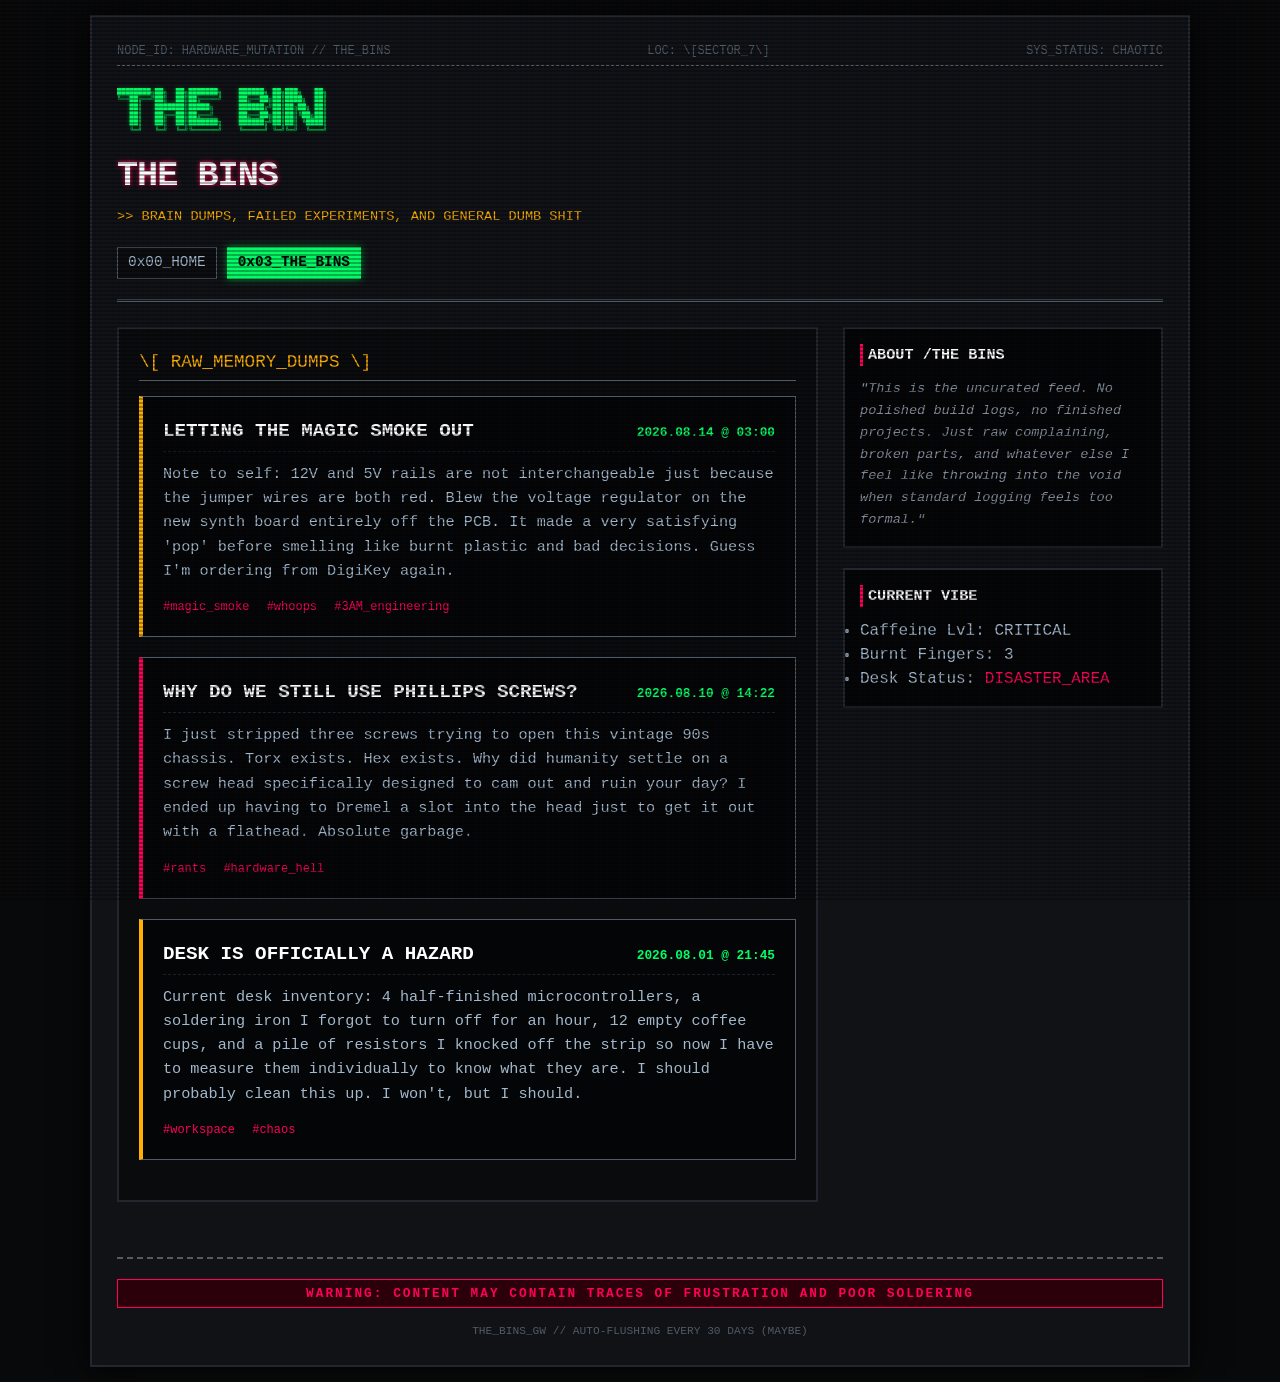
==== THE_DUMP_BIN/index.html @ 33c2dd18 "Create index.html" ====
<!DOCTYPE html>
<html lang="en">
<head>
    <meta charset="UTF-8">
    <meta name="viewport" content="width=device-width, initial-scale=1.0">
    <title>\[ THE_BINS // RANDOM_DUMPS \]</title>
    <style>
        /* --- CORE ARCHITECTURE & SYSTEM VARIABLES --- */
        * {
            box-sizing: border-box;
            margin: 0;
            padding: 0;
        }
        :root {
            --bg-color: #08090a;
            --panel-bg: #101216;
            --text-primary: #a3b8cc;
            --text-muted: #4f5b66;
            --neon-green: #00ff66;
            --neon-amber: #ffb000;
            --glitch-pink: #ff0055;
            --terminal-dark: #040506;
            --border-style: 2px solid #22262e;
        }
        body {
            background-color: var(--bg-color);
            color: var(--text-primary);
            font-family: 'Courier New', Courier, monospace;
            line-height: 1.5;
            padding: 15px;
            position: relative;
        }
        /* CRT SCANLINE OVERLAY */
        body::before {
            content: " ";
            display: block;
            position: fixed;
            top: 0; 
            left: 0; 
            bottom: 0; 
            right: 0;
            background: linear-gradient(rgba(18, 16, 16, 0) 50%, rgba(0, 0, 0, 0.3) 50%), 
                        linear-gradient(90deg, rgba(255, 0, 0, 0.03), rgba(0, 255, 0, 0.01), rgba(0, 0, 255, 0.03));
            background-size: 100% 4px, 6px 100%;
            z-index: 9999;
            pointer-events: none;
        }
        .container {
            max-width: 1100px;
            margin: 0 auto;
            border: var(--border-style);
            background-color: var(--panel-bg);
            padding: 25px;
            box-shadow: 0 0 30px rgba(0, 0, 0, 0.9);
        }
        /* --- INTERFACE BANNER & UTILITIES --- */
        header {
            border-bottom: 3px double var(--text-muted);
            padding-bottom: 20px;
            margin-bottom: 25px;
        }
        .system-matrix {
            display: flex;
            justify-content: space-between;
            font-size: 0.75rem;
            color: var(--text-muted);
            margin-bottom: 15px;
            border-bottom: 1px dashed var(--text-muted);
            padding-bottom: 5px;
        }
        .ascii-logo {
            color: var(--neon-green);
            font-size: 7px;
            line-height: 1.1;
            white-space: pre;
            margin-bottom: 15px;
            overflow-x: auto;
            text-shadow: 0 0 4px rgba(0, 255, 102, 0.4);
        }
        h1 {
            color: #fff;
            font-size: 2.2rem;
            text-transform: uppercase;
            letter-spacing: -1px;
            text-shadow: 0 0 5px var(--glitch-pink);
        }
        .tagline {
            color: var(--neon-amber);
            font-size: 0.85rem;
            text-transform: uppercase;
            margin-top: 4px;
        }
        /* --- GLOBAL NAVIGATION --- */
        nav {
            margin-top: 20px;
            display: flex;
            flex-wrap: wrap;
            gap: 10px;
        }
        nav a {
            color: var(--text-primary);
            text-decoration: none;
            padding: 4px 10px;
            border: 1px solid var(--text-muted);
            background: rgba(0, 0, 0, 0.3);
            font-size: 0.9rem;
        }
        nav a:hover, 
        nav a.active {
            background-color: var(--neon-green);
            color: #000;
            border-color: var(--neon-green);
            font-weight: bold;
            box-shadow: 0 0 8px rgba(0, 255, 102, 0.5);
        }
        /* --- HOMEPAGE DASHBOARD GRID --- */
        .dashboard-grid {
            display: grid;
            grid-template-columns: 1fr 320px;
            gap: 25px;
        }
        @media (max-width: 900px) {
            .dashboard-grid {
                grid-template-columns: 1fr;
            }
        }
        /* --- MAIN CORE NODE --- */
        .node-section {
            border: var(--border-style);
            background-color: rgba(0, 0, 0, 0.4);
            padding: 20px;
            margin-bottom: 25px;
        }
        .node-header {
            color: var(--neon-amber);
            font-size: 1.1rem;
            text-transform: uppercase;
            border-bottom: 1px solid var(--text-muted);
            padding-bottom: 5px;
            margin-bottom: 15px;
            display: flex;
            justify-content: space-between;
        }
        /* --- SIDE PANEL DETAILS --- */
        .sidebar-module {
            border: var(--border-style);
            background: var(--terminal-dark);
            padding: 15px;
            margin-bottom: 20px;
        }
        .sidebar-module h3 {
            color: #fff;
            font-size: 0.95rem;
            text-transform: uppercase;
            margin-bottom: 12px;
            padding-left: 5px;
            border-left: 3px solid var(--glitch-pink);
        }
        .manifesto-snippet {
            font-size: 0.85rem;
            font-style: italic;
            color: #8a93a1;
            line-height: 1.6;
        }
        /* --- STICKER / FOOTER BANNER --- */
        footer {
            margin-top: 30px;
            border-top: 2px dashed var(--text-muted);
            padding-top: 20px;
            text-align: center;
        }
        .warning-ticker {
            background: #2b000a;
            color: var(--glitch-pink);
            font-size: 0.8rem;
            padding: 4px;
            font-weight: bold;
            text-transform: uppercase;
            letter-spacing: 2px;
            border: 1px solid var(--glitch-pink);
        }
        .footer-meta {
            font-size: 0.7rem;
            color: var(--text-muted);
            margin-top: 15px;
        }

        /* =========================================
           NEW CLASSES FOR THE BINS / SHITPOSTS
           ========================================= */
        .dump-post {
            background: var(--terminal-dark);
            border: 1px solid var(--text-muted);
            padding: 20px;
            margin-bottom: 20px;
            border-left: 4px solid var(--glitch-pink);
        }
        .dump-post:nth-child(even) {
            border-left: 4px solid var(--neon-amber);
        }
        .dump-header {
            display: flex;
            justify-content: space-between;
            align-items: baseline;
            margin-bottom: 10px;
            border-bottom: 1px dashed #1c2026;
            padding-bottom: 5px;
        }
        .dump-title {
            color: #fff;
            font-size: 1.2rem;
            text-transform: uppercase;
        }
        .dump-date {
            color: var(--neon-green);
            font-size: 0.8rem;
            font-weight: bold;
        }
        .dump-content {
            font-size: 0.95rem;
            color: var(--text-primary);
            line-height: 1.6;
        }
        .dump-tags {
            margin-top: 15px;
            font-size: 0.75rem;
            color: var(--text-muted);
        }
        .dump-tags span {
            color: var(--glitch-pink);
            margin-right: 10px;
        }
    </style>
</head>
<body>
<div class="container">
    <!-- HEADER -->
    <header>
        <div class="system-matrix">
            <span>NODE_ID: HARDWARE_MUTATION // THE_BINS</span>
            <span>LOC: \[SECTOR_7\]</span>
            <span>SYS_STATUS: CHAOTIC</span>
        </div>
        <div class="ascii-logo">
████████╗██╗  ██╗███████╗    ██████╗ ██╗███╗   ██╗
╚══██╔══╝██║  ██║██╔════╝    ██╔══██╗██║████╗  ██║
   ██║   ███████║█████╗      ██████╔╝██║██╔██╗ ██║
   ██║   ██╔══██║██╔══╝      ██╔══██╗██║██║╚██╗██║
   ██║   ██║  ██║███████╗    ██████╔╝██║██║ ╚████║
   ╚═╝   ╚═╝  ╚═╝╚══════╝    ╚═════╝ ╚═╝╚═╝  ╚═══╝</div>
        <h1>The Bins</h1>
        <div class="tagline">>> Brain dumps, failed experiments, and general dumb shit</div>

        <!-- NAVIGATION -->
        <nav>
            <a href="index.html">0x00_HOME</a>
            <!-- <a href="logs.html">0x01_LOGS</a> -->
            <!-- <a href="#">0x02_PROJECT_LOGS</a> -->
            <a href="#" class="active">0x03_THE_BINS</a>
            <!-- <a href="#">0x04_MANIFESTO</a> -->
        </nav>
    </header>

    <!-- MAIN GRID -->
    <div class="dashboard-grid">
        <!-- COLUMN 1: THE DUMPS -->
        <main>
            <div class="node-section">
                <div class="node-header">
                    <span>\[ RAW_MEMORY_DUMPS \]</span>
                </div>

                <!-- DUMP 1 -->
                <article class="dump-post">
                    <div class="dump-header">
                        <h2 class="dump-title">Letting the Magic Smoke Out</h2>
                        <span class="dump-date">2026.08.14 @ 03:00</span>
                    </div>
                    <div class="dump-content">
                        <p>Note to self: 12V and 5V rails are not interchangeable just because the jumper wires are both red. Blew the voltage regulator on the new synth board entirely off the PCB. It made a very satisfying 'pop' before smelling like burnt plastic and bad decisions. Guess I'm ordering from DigiKey again.</p>
                    </div>
                    <div class="dump-tags">
                        <span>#magic_smoke</span> <span>#whoops</span> <span>#3AM_engineering</span>
                    </div>
                </article>

                <!-- DUMP 2 -->
                <article class="dump-post">
                    <div class="dump-header">
                        <h2 class="dump-title">Why do we still use Phillips screws?</h2>
                        <span class="dump-date">2026.08.10 @ 14:22</span>
                    </div>
                    <div class="dump-content">
                        <p>I just stripped three screws trying to open this vintage 90s chassis. Torx exists. Hex exists. Why did humanity settle on a screw head specifically designed to cam out and ruin your day? I ended up having to Dremel a slot into the head just to get it out with a flathead. Absolute garbage.</p>
                    </div>
                    <div class="dump-tags">
                        <span>#rants</span> <span>#hardware_hell</span>
                    </div>
                </article>

                <!-- DUMP 3 -->
                <article class="dump-post">
                    <div class="dump-header">
                        <h2 class="dump-title">Desk is officially a hazard</h2>
                        <span class="dump-date">2026.08.01 @ 21:45</span>
                    </div>
                    <div class="dump-content">
                        <p>Current desk inventory: 4 half-finished microcontrollers, a soldering iron I forgot to turn off for an hour, 12 empty coffee cups, and a pile of resistors I knocked off the strip so now I have to measure them individually to know what they are. I should probably clean this up. I won't, but I should.</p>
                    </div>
                    <div class="dump-tags">
                        <span>#workspace</span> <span>#chaos</span>
                    </div>
                </article>

            </div>
        </main>

        <!-- COLUMN 2: SIDEBAR -->
        <aside>
            <div class="sidebar-module">
                <h3>About /The Bins</h3>
                <p class="manifesto-snippet">
                    "This is the uncurated feed. No polished build logs, no finished projects. Just raw complaining, broken parts, and whatever else I feel like throwing into the void when standard logging feels too formal."
                </p>
            </div>

            <div class="sidebar-module">
                <h3>Current Vibe</h3>
                <ul class="status-list">
                    <li>
                        <span class="status-label">Caffeine Lvl:</span>
                        <span class="status-val status-active">CRITICAL</span>
                    </li>
                    <li>
                        <span class="status-label">Burnt Fingers:</span>
                        <span class="status-val">3</span>
                    </li>
                    <li>
                        <span class="status-label">Desk Status:</span>
                        <span class="status-val" style="color: var(--glitch-pink);">DISASTER_AREA</span>
                    </li>
                </ul>
            </div>
        </aside>
    </div>

    <!-- FOOTER -->
    <footer>
        <div class="warning-ticker">
            WARNING: CONTENT MAY CONTAIN TRACES OF FRUSTRATION AND POOR SOLDERING
        </div>
        <p class="footer-meta">
            THE_BINS_GW // AUTO-FLUSHING EVERY 30 DAYS (MAYBE)
        </p>
    </footer>
</div>
</body>
</html>
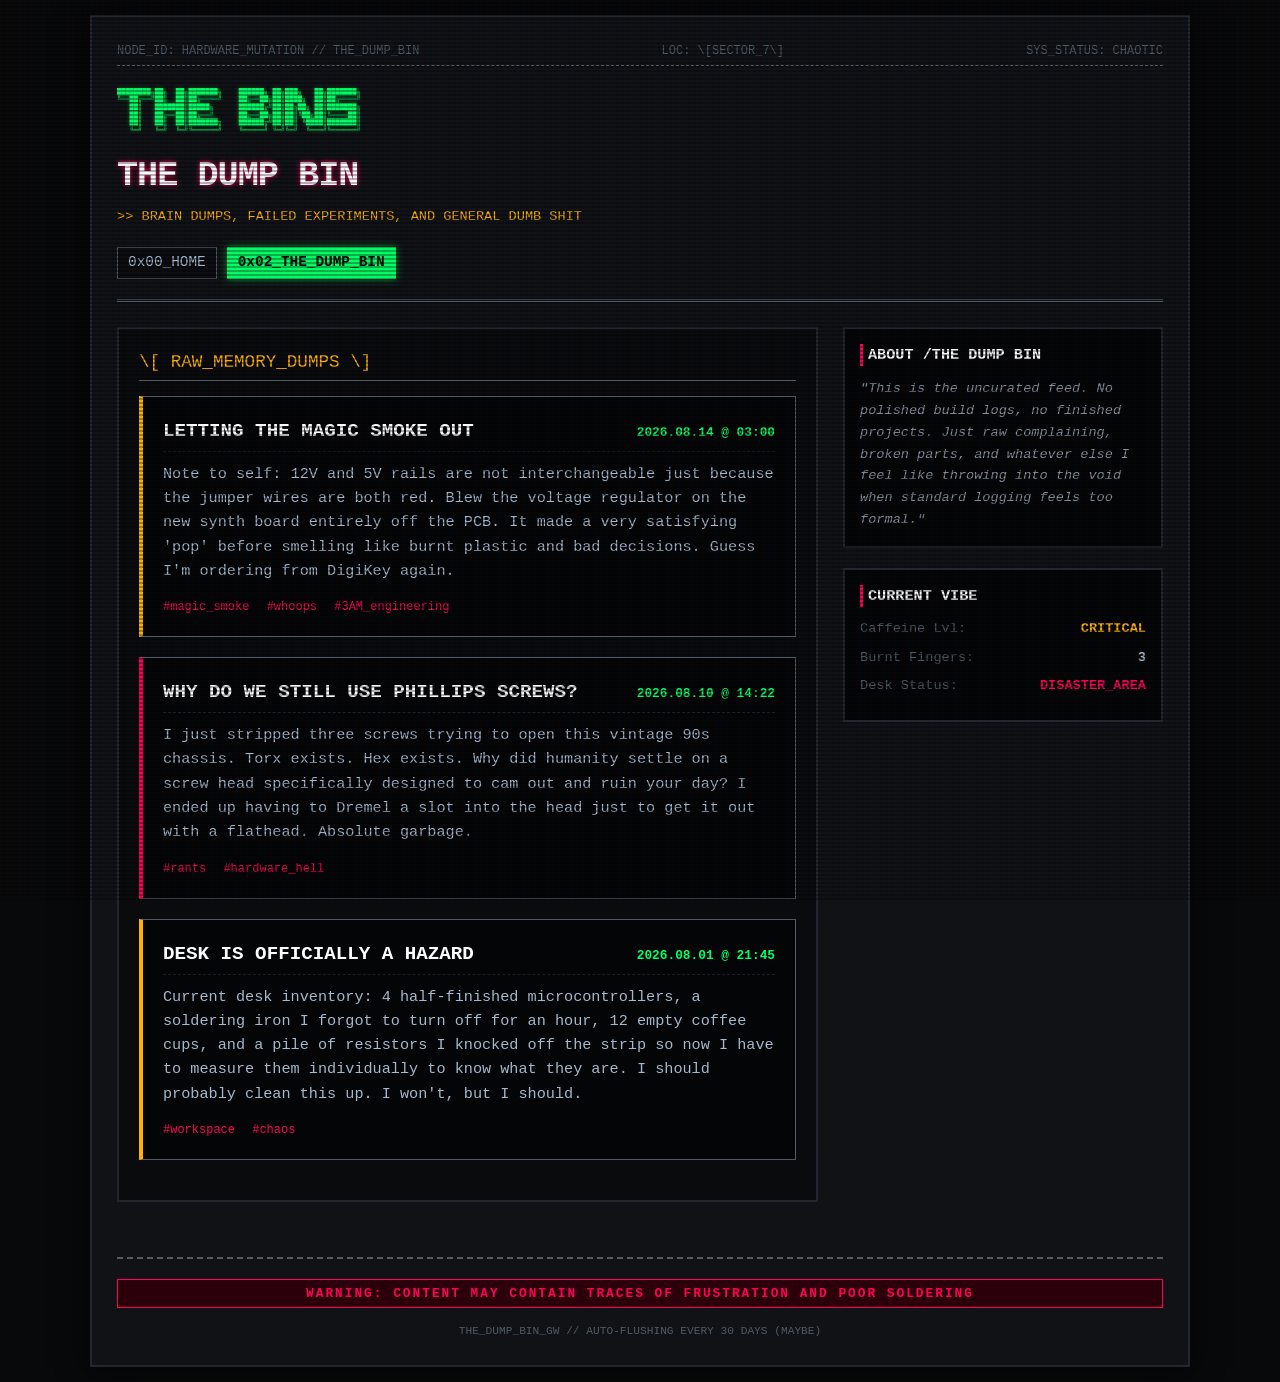
==== commit f683a5ac: "Update index.html" ====
--- a/THE_DUMP_BIN/index.html
+++ b/THE_DUMP_BIN/index.html
@@ -3,190 +3,12 @@
 <head>
     <meta charset="UTF-8">
     <meta name="viewport" content="width=device-width, initial-scale=1.0">
-    <title>\[ THE_BINS // RANDOM_DUMPS \]</title>
+    <title>\[ THE_DUMP_BIN // RANDOM_DUMPS \]</title>
+    <!-- Pointing up one directory to your root CSS file -->
+    <link rel="stylesheet" href="../styles.css">
     <style>
-        /* --- CORE ARCHITECTURE & SYSTEM VARIABLES --- */
-        * {
-            box-sizing: border-box;
-            margin: 0;
-            padding: 0;
-        }
-        :root {
-            --bg-color: #08090a;
-            --panel-bg: #101216;
-            --text-primary: #a3b8cc;
-            --text-muted: #4f5b66;
-            --neon-green: #00ff66;
-            --neon-amber: #ffb000;
-            --glitch-pink: #ff0055;
-            --terminal-dark: #040506;
-            --border-style: 2px solid #22262e;
-        }
-        body {
-            background-color: var(--bg-color);
-            color: var(--text-primary);
-            font-family: 'Courier New', Courier, monospace;
-            line-height: 1.5;
-            padding: 15px;
-            position: relative;
-        }
-        /* CRT SCANLINE OVERLAY */
-        body::before {
-            content: " ";
-            display: block;
-            position: fixed;
-            top: 0; 
-            left: 0; 
-            bottom: 0; 
-            right: 0;
-            background: linear-gradient(rgba(18, 16, 16, 0) 50%, rgba(0, 0, 0, 0.3) 50%), 
-                        linear-gradient(90deg, rgba(255, 0, 0, 0.03), rgba(0, 255, 0, 0.01), rgba(0, 0, 255, 0.03));
-            background-size: 100% 4px, 6px 100%;
-            z-index: 9999;
-            pointer-events: none;
-        }
-        .container {
-            max-width: 1100px;
-            margin: 0 auto;
-            border: var(--border-style);
-            background-color: var(--panel-bg);
-            padding: 25px;
-            box-shadow: 0 0 30px rgba(0, 0, 0, 0.9);
-        }
-        /* --- INTERFACE BANNER & UTILITIES --- */
-        header {
-            border-bottom: 3px double var(--text-muted);
-            padding-bottom: 20px;
-            margin-bottom: 25px;
-        }
-        .system-matrix {
-            display: flex;
-            justify-content: space-between;
-            font-size: 0.75rem;
-            color: var(--text-muted);
-            margin-bottom: 15px;
-            border-bottom: 1px dashed var(--text-muted);
-            padding-bottom: 5px;
-        }
-        .ascii-logo {
-            color: var(--neon-green);
-            font-size: 7px;
-            line-height: 1.1;
-            white-space: pre;
-            margin-bottom: 15px;
-            overflow-x: auto;
-            text-shadow: 0 0 4px rgba(0, 255, 102, 0.4);
-        }
-        h1 {
-            color: #fff;
-            font-size: 2.2rem;
-            text-transform: uppercase;
-            letter-spacing: -1px;
-            text-shadow: 0 0 5px var(--glitch-pink);
-        }
-        .tagline {
-            color: var(--neon-amber);
-            font-size: 0.85rem;
-            text-transform: uppercase;
-            margin-top: 4px;
-        }
-        /* --- GLOBAL NAVIGATION --- */
-        nav {
-            margin-top: 20px;
-            display: flex;
-            flex-wrap: wrap;
-            gap: 10px;
-        }
-        nav a {
-            color: var(--text-primary);
-            text-decoration: none;
-            padding: 4px 10px;
-            border: 1px solid var(--text-muted);
-            background: rgba(0, 0, 0, 0.3);
-            font-size: 0.9rem;
-        }
-        nav a:hover, 
-        nav a.active {
-            background-color: var(--neon-green);
-            color: #000;
-            border-color: var(--neon-green);
-            font-weight: bold;
-            box-shadow: 0 0 8px rgba(0, 255, 102, 0.5);
-        }
-        /* --- HOMEPAGE DASHBOARD GRID --- */
-        .dashboard-grid {
-            display: grid;
-            grid-template-columns: 1fr 320px;
-            gap: 25px;
-        }
-        @media (max-width: 900px) {
-            .dashboard-grid {
-                grid-template-columns: 1fr;
-            }
-        }
-        /* --- MAIN CORE NODE --- */
-        .node-section {
-            border: var(--border-style);
-            background-color: rgba(0, 0, 0, 0.4);
-            padding: 20px;
-            margin-bottom: 25px;
-        }
-        .node-header {
-            color: var(--neon-amber);
-            font-size: 1.1rem;
-            text-transform: uppercase;
-            border-bottom: 1px solid var(--text-muted);
-            padding-bottom: 5px;
-            margin-bottom: 15px;
-            display: flex;
-            justify-content: space-between;
-        }
-        /* --- SIDE PANEL DETAILS --- */
-        .sidebar-module {
-            border: var(--border-style);
-            background: var(--terminal-dark);
-            padding: 15px;
-            margin-bottom: 20px;
-        }
-        .sidebar-module h3 {
-            color: #fff;
-            font-size: 0.95rem;
-            text-transform: uppercase;
-            margin-bottom: 12px;
-            padding-left: 5px;
-            border-left: 3px solid var(--glitch-pink);
-        }
-        .manifesto-snippet {
-            font-size: 0.85rem;
-            font-style: italic;
-            color: #8a93a1;
-            line-height: 1.6;
-        }
-        /* --- STICKER / FOOTER BANNER --- */
-        footer {
-            margin-top: 30px;
-            border-top: 2px dashed var(--text-muted);
-            padding-top: 20px;
-            text-align: center;
-        }
-        .warning-ticker {
-            background: #2b000a;
-            color: var(--glitch-pink);
-            font-size: 0.8rem;
-            padding: 4px;
-            font-weight: bold;
-            text-transform: uppercase;
-            letter-spacing: 2px;
-            border: 1px solid var(--glitch-pink);
-        }
-        .footer-meta {
-            font-size: 0.7rem;
-            color: var(--text-muted);
-            margin-top: 15px;
-        }
-
         /* =========================================
-           NEW CLASSES FOR THE BINS / SHITPOSTS
+           PAGE-SPECIFIC CLASSES FOR THE DUMP POSTS
            ========================================= */
         .dump-post {
             background: var(--terminal-dark);
@@ -237,27 +59,25 @@
     <!-- HEADER -->
     <header>
         <div class="system-matrix">
-            <span>NODE_ID: HARDWARE_MUTATION // THE_BINS</span>
+            <span>NODE_ID: HARDWARE_MUTATION // THE_DUMP_BIN</span>
             <span>LOC: \[SECTOR_7\]</span>
             <span>SYS_STATUS: CHAOTIC</span>
         </div>
         <div class="ascii-logo">
-████████╗██╗  ██╗███████╗    ██████╗ ██╗███╗   ██╗
-╚══██╔══╝██║  ██║██╔════╝    ██╔══██╗██║████╗  ██║
-   ██║   ███████║█████╗      ██████╔╝██║██╔██╗ ██║
-   ██║   ██╔══██║██╔══╝      ██╔══██╗██║██║╚██╗██║
-   ██║   ██║  ██║███████╗    ██████╔╝██║██║ ╚████║
-   ╚═╝   ╚═╝  ╚═╝╚══════╝    ╚═════╝ ╚═╝╚═╝  ╚═══╝</div>
-        <h1>The Bins</h1>
-        <div class="tagline">>> Brain dumps, failed experiments, and general dumb shit</div>
+████████╗██╗  ██╗███████╗    ██████╗ ██╗███╗   ██╗███████╗
+╚══██╔══╝██║  ██║██╔════╝    ██╔══██╗██║████╗  ██║██╔════╝
+   ██║   ███████║█████╗      ██████╔╝██║██╔██╗ ██║███████╗
+   ██║   ██╔══██║██╔══╝      ██╔══██╗██║██║╚██╗██║╚════██║
+   ██║   ██║  ██║███████╗    ██████╔╝██║██║ ╚████║███████║
+   ╚═╝   ╚═╝  ╚═╝╚══════╝    ╚═════╝ ╚═╝╚═╝  ╚═══╝╚══════╝</div>
+        <h1>The Dump Bin</h1>
+        <div class="tagline">&gt;&gt; Brain dumps, failed experiments, and general dumb shit</div>
 
         <!-- NAVIGATION -->
         <nav>
-            <a href="index.html">0x00_HOME</a>
-            <!-- <a href="logs.html">0x01_LOGS</a> -->
-            <!-- <a href="#">0x02_PROJECT_LOGS</a> -->
-            <a href="#" class="active">0x03_THE_BINS</a>
-            <!-- <a href="#">0x04_MANIFESTO</a> -->
+            <!-- Link goes UP one directory to root index.html -->
+            <a href="../index.html">0x00_HOME</a>
+            <a href="#" class="active">0x02_THE_DUMP_BIN</a>
         </nav>
     </header>
 
@@ -318,7 +138,7 @@
         <!-- COLUMN 2: SIDEBAR -->
         <aside>
             <div class="sidebar-module">
-                <h3>About /The Bins</h3>
+                <h3>About /The Dump Bin</h3>
                 <p class="manifesto-snippet">
                     "This is the uncurated feed. No polished build logs, no finished projects. Just raw complaining, broken parts, and whatever else I feel like throwing into the void when standard logging feels too formal."
                 </p>
@@ -350,7 +170,7 @@
             WARNING: CONTENT MAY CONTAIN TRACES OF FRUSTRATION AND POOR SOLDERING
         </div>
         <p class="footer-meta">
-            THE_BINS_GW // AUTO-FLUSHING EVERY 30 DAYS (MAYBE)
+            THE_DUMP_BIN_GW // AUTO-FLUSHING EVERY 30 DAYS (MAYBE)
         </p>
     </footer>
 </div>
--- a/styles.css
+++ b/styles.css
@@ -0,0 +1,325 @@
+/* --- CORE ARCHITECTURE & SYSTEM VARIABLES --- */
+* {
+    box-sizing: border-box;
+    margin: 0;
+    padding: 0;
+}
+
+:root {
+    --bg-color: #08090a;
+    --panel-bg: #101216;
+    --text-primary: #a3b8cc;
+    --text-muted: #4f5b66;
+    --neon-green: #00ff66;
+    --neon-amber: #ffb000;
+    --glitch-pink: #ff0055;
+    --terminal-dark: #040506;
+    --border-style: 2px solid #22262e;
+}
+
+body {
+    background-color: var(--bg-color);
+    color: var(--text-primary);
+    font-family: 'Courier New', Courier, monospace;
+    line-height: 1.5;
+    padding: 15px;
+    position: relative;
+}
+
+/* CRT SCANLINE OVERLAY */
+body::before {
+    content: " ";
+    display: block;
+    position: fixed;
+    top: 0; 
+    left: 0; 
+    bottom: 0; 
+    right: 0;
+    background: linear-gradient(rgba(18, 16, 16, 0) 50%, rgba(0, 0, 0, 0.3) 50%), 
+                linear-gradient(90deg, rgba(255, 0, 0, 0.03), rgba(0, 255, 0, 0.01), rgba(0, 0, 255, 0.03));
+    background-size: 100% 4px, 6px 100%;
+    z-index: 9999;
+    pointer-events: none;
+}
+
+.container {
+    max-width: 1100px;
+    margin: 0 auto;
+    border: var(--border-style);
+    background-color: var(--panel-bg);
+    padding: 25px;
+    box-shadow: 0 0 30px rgba(0, 0, 0, 0.9);
+}
+
+/* --- INTERFACE BANNER & UTILITIES --- */
+header {
+    border-bottom: 3px double var(--text-muted);
+    padding-bottom: 20px;
+    margin-bottom: 25px;
+}
+
+.system-matrix {
+    display: flex;
+    justify-content: space-between;
+    font-size: 0.75rem;
+    color: var(--text-muted);
+    margin-bottom: 15px;
+    border-bottom: 1px dashed var(--text-muted);
+    padding-bottom: 5px;
+}
+
+.ascii-logo {
+    color: var(--neon-green);
+    font-size: 7px;
+    line-height: 1.1;
+    white-space: pre;
+    margin-bottom: 15px;
+    overflow-x: auto;
+    text-shadow: 0 0 4px rgba(0, 255, 102, 0.4);
+}
+
+h1 {
+    color: #fff;
+    font-size: 2.2rem;
+    text-transform: uppercase;
+    letter-spacing: -1px;
+    text-shadow: 0 0 5px var(--glitch-pink);
+}
+
+.tagline {
+    color: var(--neon-amber);
+    font-size: 0.85rem;
+    text-transform: uppercase;
+    margin-top: 4px;
+}
+
+/* --- GLOBAL NAVIGATION --- */
+nav {
+    margin-top: 20px;
+    display: flex;
+    flex-wrap: wrap;
+    gap: 10px;
+}
+
+nav a {
+    color: var(--text-primary);
+    text-decoration: none;
+    padding: 4px 10px;
+    border: 1px solid var(--text-muted);
+    background: rgba(0, 0, 0, 0.3);
+    font-size: 0.9rem;
+}
+
+nav a:hover, 
+nav a.active {
+    background-color: var(--neon-green);
+    color: #000;
+    border-color: var(--neon-green);
+    font-weight: bold;
+    box-shadow: 0 0 8px rgba(0, 255, 102, 0.5);
+}
+
+/* --- HOMEPAGE DASHBOARD GRID --- */
+.dashboard-grid {
+    display: grid;
+    grid-template-columns: 1fr 320px;
+    gap: 25px;
+}
+
+@media (max-width: 900px) {
+    .dashboard-grid {
+        grid-template-columns: 1fr;
+    }
+}
+
+/* --- MAIN CORE NODE --- */
+.node-section {
+    border: var(--border-style);
+    background-color: rgba(0, 0, 0, 0.4);
+    padding: 20px;
+    margin-bottom: 25px;
+}
+
+.node-header {
+    color: var(--neon-amber);
+    font-size: 1.1rem;
+    text-transform: uppercase;
+    border-bottom: 1px solid var(--text-muted);
+    padding-bottom: 5px;
+    margin-bottom: 15px;
+    display: flex;
+    justify-content: space-between;
+}
+
+/* --- MATRIX / PROJECT REGISTRY --- */
+.project-matrix {
+    display: grid;
+    grid-template-columns: 1fr 1fr;
+    gap: 15px;
+}
+
+@media (max-width: 600px) {
+    .project-matrix {
+        grid-template-columns: 1fr;
+    }
+}
+
+.project-card {
+    border: 1px solid var(--text-muted);
+    background: var(--terminal-dark);
+    padding: 15px;
+    position: relative;
+    display: flex;
+    flex-direction: column;
+    justify-content: space-between;
+}
+
+.project-card:hover {
+    border-color: var(--glitch-pink);
+}
+
+.project-tag {
+    font-size: 0.7rem;
+    color: var(--glitch-pink);
+    text-transform: uppercase;
+    font-weight: bold;
+}
+
+.project-name {
+    color: #fff;
+    font-size: 1.1rem;
+    margin: 5px 0 10px 0;
+    text-transform: uppercase;
+}
+
+.project-desc {
+    font-size: 0.85rem;
+    color: var(--text-primary);
+    margin-bottom: 15px;
+}
+
+.project-link {
+    font-size: 0.85rem;
+    color: var(--neon-green);
+    text-decoration: none;
+    align-self: flex-start;
+}
+
+.project-link:hover {
+    background: var(--neon-green);
+    color: #000;
+}
+
+/* --- RECENT PACKETS (LOG FEED) --- */
+.packet-row {
+    display: flex;
+    justify-content: space-between;
+    padding: 8px 5px;
+    border-bottom: 1px dashed #1c2026;
+    font-size: 0.9rem;
+}
+
+.packet-row:hover {
+    background: rgba(255, 176, 0, 0.05);
+}
+
+.packet-date {
+    color: var(--text-muted);
+    min-width: 100px;
+}
+
+.packet-title {
+    flex-grow: 1;
+    padding-left: 15px;
+}
+
+.packet-title a {
+    color: var(--text-primary);
+    text-decoration: none;
+}
+
+.packet-title a:hover {
+    color: var(--neon-amber);
+}
+
+.packet-stat {
+    color: var(--neon-green);
+    font-size: 0.8rem;
+}
+
+/* --- SIDE PANEL DETAILS --- */
+.sidebar-module {
+    border: var(--border-style);
+    background: var(--terminal-dark);
+    padding: 15px;
+    margin-bottom: 20px;
+}
+
+.sidebar-module h3 {
+    color: #fff;
+    font-size: 0.95rem;
+    text-transform: uppercase;
+    margin-bottom: 12px;
+    padding-left: 5px;
+    border-left: 3px solid var(--glitch-pink);
+}
+
+.manifesto-snippet {
+    font-size: 0.85rem;
+    font-style: italic;
+    color: #8a93a1;
+    line-height: 1.6;
+}
+
+/* HARDWARE STATUS LIST */
+.status-list {
+    list-style: none;
+    font-size: 0.85rem;
+}
+
+.status-list li {
+    margin-bottom: 8px;
+    display: flex;
+    justify-content: space-between;
+}
+
+.status-label {
+    color: var(--text-muted);
+}
+
+.status-val {
+    font-weight: bold;
+}
+
+.status-online { color: var(--neon-green); }
+.status-active { color: var(--neon-amber); }
+
+/* --- STICKER / FOOTER BANNER --- */
+footer {
+    margin-top: 30px;
+    border-top: 2px dashed var(--text-muted);
+    padding-top: 20px;
+    text-align: center;
+}
+
+.warning-ticker {
+    background: #2b000a;
+    color: var(--glitch-pink);
+    font-size: 0.8rem;
+    padding: 4px;
+    font-weight: bold;
+    text-transform: uppercase;
+    letter-spacing: 2px;
+    border: 1px solid var(--glitch-pink);
+}
+
+.footer-meta {
+    font-size: 0.7rem;
+    color: var(--text-muted);
+    margin-top: 15px;
+}
+
+.terminal-link {
+    color: var(--neon-amber);
+    text-decoration: none;
+}
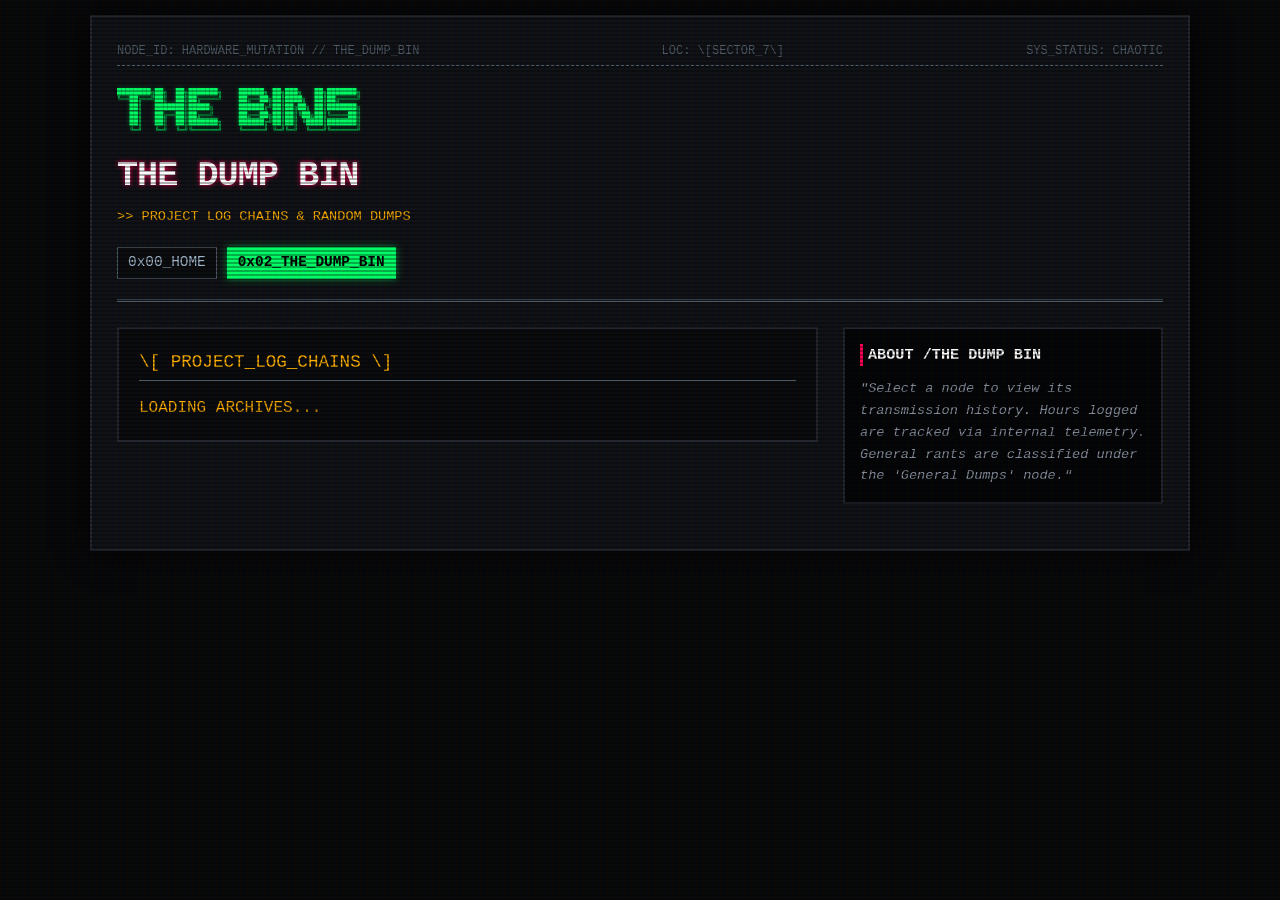
==== commit ca9e60f5: "Update index.html" ====
--- a/THE_DUMP_BIN/index.html
+++ b/THE_DUMP_BIN/index.html
@@ -4,66 +4,17 @@
     <meta charset="UTF-8">
     <meta name="viewport" content="width=device-width, initial-scale=1.0">
     <title>\[ THE_DUMP_BIN // RANDOM_DUMPS \]</title>
-    <!-- Pointing up one directory to your root CSS file -->
     <link rel="stylesheet" href="../styles.css">
-    <style>
-        /* =========================================
-           PAGE-SPECIFIC CLASSES FOR THE DUMP POSTS
-           ========================================= */
-        .dump-post {
-            background: var(--terminal-dark);
-            border: 1px solid var(--text-muted);
-            padding: 20px;
-            margin-bottom: 20px;
-            border-left: 4px solid var(--glitch-pink);
-        }
-        .dump-post:nth-child(even) {
-            border-left: 4px solid var(--neon-amber);
-        }
-        .dump-header {
-            display: flex;
-            justify-content: space-between;
-            align-items: baseline;
-            margin-bottom: 10px;
-            border-bottom: 1px dashed #1c2026;
-            padding-bottom: 5px;
-        }
-        .dump-title {
-            color: #fff;
-            font-size: 1.2rem;
-            text-transform: uppercase;
-        }
-        .dump-date {
-            color: var(--neon-green);
-            font-size: 0.8rem;
-            font-weight: bold;
-        }
-        .dump-content {
-            font-size: 0.95rem;
-            color: var(--text-primary);
-            line-height: 1.6;
-        }
-        .dump-tags {
-            margin-top: 15px;
-            font-size: 0.75rem;
-            color: var(--text-muted);
-        }
-        .dump-tags span {
-            color: var(--glitch-pink);
-            margin-right: 10px;
-        }
-    </style>
 </head>
 <body>
 <div class="container">
-    <!-- HEADER -->
     <header>
         <div class="system-matrix">
             <span>NODE_ID: HARDWARE_MUTATION // THE_DUMP_BIN</span>
             <span>LOC: \[SECTOR_7\]</span>
             <span>SYS_STATUS: CHAOTIC</span>
         </div>
-        <div class="ascii-logo">
+<div class="ascii-logo">
 ████████╗██╗  ██╗███████╗    ██████╗ ██╗███╗   ██╗███████╗
 ╚══██╔══╝██║  ██║██╔════╝    ██╔══██╗██║████╗  ██║██╔════╝
    ██║   ███████║█████╗      ██████╔╝██║██╔██╗ ██║███████╗
@@ -71,108 +22,78 @@
    ██║   ██║  ██║███████╗    ██████╔╝██║██║ ╚████║███████║
    ╚═╝   ╚═╝  ╚═╝╚══════╝    ╚═════╝ ╚═╝╚═╝  ╚═══╝╚══════╝</div>
         <h1>The Dump Bin</h1>
-        <div class="tagline">&gt;&gt; Brain dumps, failed experiments, and general dumb shit</div>
-
-        <!-- NAVIGATION -->
+        <div class="tagline">&gt;&gt; Project Log Chains & Random Dumps</div>
         <nav>
-            <!-- Link goes UP one directory to root index.html -->
             <a href="../index.html">0x00_HOME</a>
             <a href="#" class="active">0x02_THE_DUMP_BIN</a>
         </nav>
     </header>
 
-    <!-- MAIN GRID -->
     <div class="dashboard-grid">
-        <!-- COLUMN 1: THE DUMPS -->
         <main>
             <div class="node-section">
                 <div class="node-header">
-                    <span>\[ RAW_MEMORY_DUMPS \]</span>
+                    <span>\[ PROJECT_LOG_CHAINS \]</span>
                 </div>
-
-                <!-- DUMP 1 -->
-                <article class="dump-post">
-                    <div class="dump-header">
-                        <h2 class="dump-title">Letting the Magic Smoke Out</h2>
-                        <span class="dump-date">2026.08.14 @ 03:00</span>
-                    </div>
-                    <div class="dump-content">
-                        <p>Note to self: 12V and 5V rails are not interchangeable just because the jumper wires are both red. Blew the voltage regulator on the new synth board entirely off the PCB. It made a very satisfying 'pop' before smelling like burnt plastic and bad decisions. Guess I'm ordering from DigiKey again.</p>
-                    </div>
-                    <div class="dump-tags">
-                        <span>#magic_smoke</span> <span>#whoops</span> <span>#3AM_engineering</span>
-                    </div>
-                </article>
-
-                <!-- DUMP 2 -->
-                <article class="dump-post">
-                    <div class="dump-header">
-                        <h2 class="dump-title">Why do we still use Phillips screws?</h2>
-                        <span class="dump-date">2026.08.10 @ 14:22</span>
-                    </div>
-                    <div class="dump-content">
-                        <p>I just stripped three screws trying to open this vintage 90s chassis. Torx exists. Hex exists. Why did humanity settle on a screw head specifically designed to cam out and ruin your day? I ended up having to Dremel a slot into the head just to get it out with a flathead. Absolute garbage.</p>
-                    </div>
-                    <div class="dump-tags">
-                        <span>#rants</span> <span>#hardware_hell</span>
-                    </div>
-                </article>
-
-                <!-- DUMP 3 -->
-                <article class="dump-post">
-                    <div class="dump-header">
-                        <h2 class="dump-title">Desk is officially a hazard</h2>
-                        <span class="dump-date">2026.08.01 @ 21:45</span>
-                    </div>
-                    <div class="dump-content">
-                        <p>Current desk inventory: 4 half-finished microcontrollers, a soldering iron I forgot to turn off for an hour, 12 empty coffee cups, and a pile of resistors I knocked off the strip so now I have to measure them individually to know what they are. I should probably clean this up. I won't, but I should.</p>
-                    </div>
-                    <div class="dump-tags">
-                        <span>#workspace</span> <span>#chaos</span>
-                    </div>
-                </article>
-
+                <div id="chains-container">
+                    <p style="color: var(--neon-amber);">LOADING ARCHIVES...</p>
+                </div>
             </div>
         </main>
-
-        <!-- COLUMN 2: SIDEBAR -->
+        
         <aside>
             <div class="sidebar-module">
                 <h3>About /The Dump Bin</h3>
                 <p class="manifesto-snippet">
-                    "This is the uncurated feed. No polished build logs, no finished projects. Just raw complaining, broken parts, and whatever else I feel like throwing into the void when standard logging feels too formal."
+                    "Select a node to view its transmission history. Hours logged are tracked via internal telemetry. General rants are classified under the 'General Dumps' node."
                 </p>
-            </div>
-
-            <div class="sidebar-module">
-                <h3>Current Vibe</h3>
-                <ul class="status-list">
-                    <li>
-                        <span class="status-label">Caffeine Lvl:</span>
-                        <span class="status-val status-active">CRITICAL</span>
-                    </li>
-                    <li>
-                        <span class="status-label">Burnt Fingers:</span>
-                        <span class="status-val">3</span>
-                    </li>
-                    <li>
-                        <span class="status-label">Desk Status:</span>
-                        <span class="status-val" style="color: var(--glitch-pink);">DISASTER_AREA</span>
-                    </li>
-                </ul>
             </div>
         </aside>
     </div>
+</div>
 
-    <!-- FOOTER -->
-    <footer>
-        <div class="warning-ticker">
-            WARNING: CONTENT MAY CONTAIN TRACES OF FRUSTRATION AND POOR SOLDERING
-        </div>
-        <p class="footer-meta">
-            THE_DUMP_BIN_GW // AUTO-FLUSHING EVERY 30 DAYS (MAYBE)
-        </p>
-    </footer>
-</div>
+<script>
+    fetch('../data.json')
+        .then(response => response.json())
+        .then(data => {
+            const container = document.getElementById('chains-container');
+            container.innerHTML = ''; 
+
+            data.projects.forEach(proj => {
+                const latestLog = proj.logs[0]; 
+                let logHTML = '<p style="color: var(--text-muted); font-size: 0.85rem;">[NO LOGS DETECTED]</p>';
+                
+                if (latestLog) {
+                    const snippet = latestLog.content.length > 120 ? latestLog.content.substring(0, 120) + '...' : latestLog.content;
+                    logHTML = `
+                        <div class="latest-post-preview">
+                            <div class="preview-header">
+                                <span class="preview-title">>> ${latestLog.title}</span>
+                                <span class="preview-date">${latestLog.date}</span>
+                            </div>
+                            <div class="preview-content">"${snippet}"</div>
+                        </div>
+                    `;
+                }
+
+                const chainBox = document.createElement('article');
+                chainBox.className = 'project-log-chain';
+                chainBox.innerHTML = `
+                    <div class="hours-badge">T+ ${proj.hours} HRS</div>
+                    <h2 class="chain-title">${proj.title}</h2>
+                    <span class="chain-tag">${proj.tag}</span>
+                    <p style="font-size: 0.9rem; margin-bottom: 10px; color: var(--text-primary);">${proj.desc}</p>
+                    
+                    ${logHTML}
+                    
+                    <div style="margin-top: 15px;">
+                        <a href="project.html?id=${proj.id}" style="color: var(--neon-amber); text-decoration: none; font-size: 0.8rem; border: 1px solid var(--text-muted); padding: 2px 5px;">[ DECRYPT_FULL_CHAIN ]</a>
+                    </div>
+                `;
+                container.appendChild(chainBox);
+            });
+        })
+        .catch(err => console.error("Error loading JSON:", err));
+</script>
 </body>
 </html>
--- a/styles.css
+++ b/styles.css
@@ -1,10 +1,5 @@
 /* --- CORE ARCHITECTURE & SYSTEM VARIABLES --- */
-* {
-    box-sizing: border-box;
-    margin: 0;
-    padding: 0;
-}
-
+* { box-sizing: border-box; margin: 0; padding: 0; }
 :root {
     --bg-color: #08090a;
     --panel-bg: #101216;
@@ -16,7 +11,6 @@
     --terminal-dark: #040506;
     --border-style: 2px solid #22262e;
 }
-
 body {
     background-color: var(--bg-color);
     color: var(--text-primary);
@@ -25,301 +19,72 @@
     padding: 15px;
     position: relative;
 }
-
 /* CRT SCANLINE OVERLAY */
 body::before {
-    content: " ";
-    display: block;
-    position: fixed;
-    top: 0; 
-    left: 0; 
-    bottom: 0; 
-    right: 0;
+    content: " "; display: block; position: fixed;
+    top: 0; left: 0; bottom: 0; right: 0;
     background: linear-gradient(rgba(18, 16, 16, 0) 50%, rgba(0, 0, 0, 0.3) 50%), 
                 linear-gradient(90deg, rgba(255, 0, 0, 0.03), rgba(0, 255, 0, 0.01), rgba(0, 0, 255, 0.03));
     background-size: 100% 4px, 6px 100%;
-    z-index: 9999;
-    pointer-events: none;
+    z-index: 9999; pointer-events: none;
 }
-
 .container {
-    max-width: 1100px;
-    margin: 0 auto;
-    border: var(--border-style);
-    background-color: var(--panel-bg);
-    padding: 25px;
+    max-width: 1100px; margin: 0 auto; border: var(--border-style);
+    background-color: var(--panel-bg); padding: 25px;
     box-shadow: 0 0 30px rgba(0, 0, 0, 0.9);
 }
 
 /* --- INTERFACE BANNER & UTILITIES --- */
-header {
-    border-bottom: 3px double var(--text-muted);
-    padding-bottom: 20px;
-    margin-bottom: 25px;
-}
-
-.system-matrix {
-    display: flex;
-    justify-content: space-between;
-    font-size: 0.75rem;
-    color: var(--text-muted);
-    margin-bottom: 15px;
-    border-bottom: 1px dashed var(--text-muted);
-    padding-bottom: 5px;
-}
-
-.ascii-logo {
-    color: var(--neon-green);
-    font-size: 7px;
-    line-height: 1.1;
-    white-space: pre;
-    margin-bottom: 15px;
-    overflow-x: auto;
-    text-shadow: 0 0 4px rgba(0, 255, 102, 0.4);
-}
-
-h1 {
-    color: #fff;
-    font-size: 2.2rem;
-    text-transform: uppercase;
-    letter-spacing: -1px;
-    text-shadow: 0 0 5px var(--glitch-pink);
-}
-
-.tagline {
-    color: var(--neon-amber);
-    font-size: 0.85rem;
-    text-transform: uppercase;
-    margin-top: 4px;
-}
+header { border-bottom: 3px double var(--text-muted); padding-bottom: 20px; margin-bottom: 25px; }
+.system-matrix { display: flex; justify-content: space-between; font-size: 0.75rem; color: var(--text-muted); margin-bottom: 15px; border-bottom: 1px dashed var(--text-muted); padding-bottom: 5px; }
+.ascii-logo { color: var(--neon-green); font-size: 7px; line-height: 1.1; white-space: pre; margin-bottom: 15px; overflow-x: auto; text-shadow: 0 0 4px rgba(0,255,102,0.4); }
+h1 { color: #fff; font-size: 2.2rem; text-transform: uppercase; letter-spacing: -1px; text-shadow: 0 0 5px var(--glitch-pink); }
+.tagline { color: var(--neon-amber); font-size: 0.85rem; text-transform: uppercase; margin-top: 4px; }
 
 /* --- GLOBAL NAVIGATION --- */
-nav {
-    margin-top: 20px;
-    display: flex;
-    flex-wrap: wrap;
-    gap: 10px;
-}
+nav { margin-top: 20px; display: flex; flex-wrap: wrap; gap: 10px; }
+nav a { color: var(--text-primary); text-decoration: none; padding: 4px 10px; border: 1px solid var(--text-muted); background: rgba(0,0,0,0.3); font-size: 0.9rem; }
+nav a:hover, nav a.active { background-color: var(--neon-green); color: #000; border-color: var(--neon-green); font-weight: bold; box-shadow: 0 0 8px rgba(0,255,102,0.5); }
 
-nav a {
-    color: var(--text-primary);
-    text-decoration: none;
-    padding: 4px 10px;
-    border: 1px solid var(--text-muted);
-    background: rgba(0, 0, 0, 0.3);
-    font-size: 0.9rem;
-}
+/* --- DASHBOARD GRID --- */
+.dashboard-grid { display: grid; grid-template-columns: 1fr 320px; gap: 25px; }
+@media (max-width: 900px) { .dashboard-grid { grid-template-columns: 1fr; } }
 
-nav a:hover, 
-nav a.active {
-    background-color: var(--neon-green);
-    color: #000;
-    border-color: var(--neon-green);
-    font-weight: bold;
-    box-shadow: 0 0 8px rgba(0, 255, 102, 0.5);
-}
-
-/* --- HOMEPAGE DASHBOARD GRID --- */
-.dashboard-grid {
-    display: grid;
-    grid-template-columns: 1fr 320px;
-    gap: 25px;
-}
-
-@media (max-width: 900px) {
-    .dashboard-grid {
-        grid-template-columns: 1fr;
-    }
-}
-
-/* --- MAIN CORE NODE --- */
-.node-section {
-    border: var(--border-style);
-    background-color: rgba(0, 0, 0, 0.4);
-    padding: 20px;
-    margin-bottom: 25px;
-}
-
-.node-header {
-    color: var(--neon-amber);
-    font-size: 1.1rem;
-    text-transform: uppercase;
-    border-bottom: 1px solid var(--text-muted);
-    padding-bottom: 5px;
-    margin-bottom: 15px;
-    display: flex;
-    justify-content: space-between;
-}
-
-/* --- MATRIX / PROJECT REGISTRY --- */
-.project-matrix {
-    display: grid;
-    grid-template-columns: 1fr 1fr;
-    gap: 15px;
-}
-
-@media (max-width: 600px) {
-    .project-matrix {
-        grid-template-columns: 1fr;
-    }
-}
-
-.project-card {
-    border: 1px solid var(--text-muted);
-    background: var(--terminal-dark);
-    padding: 15px;
-    position: relative;
-    display: flex;
-    flex-direction: column;
-    justify-content: space-between;
-}
-
-.project-card:hover {
-    border-color: var(--glitch-pink);
-}
-
-.project-tag {
-    font-size: 0.7rem;
-    color: var(--glitch-pink);
-    text-transform: uppercase;
-    font-weight: bold;
-}
-
-.project-name {
-    color: #fff;
-    font-size: 1.1rem;
-    margin: 5px 0 10px 0;
-    text-transform: uppercase;
-}
-
-.project-desc {
-    font-size: 0.85rem;
-    color: var(--text-primary);
-    margin-bottom: 15px;
-}
-
-.project-link {
-    font-size: 0.85rem;
-    color: var(--neon-green);
-    text-decoration: none;
-    align-self: flex-start;
-}
-
-.project-link:hover {
-    background: var(--neon-green);
-    color: #000;
-}
-
-/* --- RECENT PACKETS (LOG FEED) --- */
-.packet-row {
-    display: flex;
-    justify-content: space-between;
-    padding: 8px 5px;
-    border-bottom: 1px dashed #1c2026;
-    font-size: 0.9rem;
-}
-
-.packet-row:hover {
-    background: rgba(255, 176, 0, 0.05);
-}
-
-.packet-date {
-    color: var(--text-muted);
-    min-width: 100px;
-}
-
-.packet-title {
-    flex-grow: 1;
-    padding-left: 15px;
-}
-
-.packet-title a {
-    color: var(--text-primary);
-    text-decoration: none;
-}
-
-.packet-title a:hover {
-    color: var(--neon-amber);
-}
-
-.packet-stat {
-    color: var(--neon-green);
-    font-size: 0.8rem;
-}
+/* --- MAIN CORE NODE & PROJECTS --- */
+.node-section { border: var(--border-style); background-color: rgba(0, 0, 0, 0.4); padding: 20px; margin-bottom: 25px; }
+.node-header { color: var(--neon-amber); font-size: 1.1rem; text-transform: uppercase; border-bottom: 1px solid var(--text-muted); padding-bottom: 5px; margin-bottom: 15px; display: flex; justify-content: space-between; }
+.project-matrix { display: grid; grid-template-columns: 1fr 1fr; gap: 15px; }
+@media (max-width: 600px) { .project-matrix { grid-template-columns: 1fr; } }
+.project-card { border: 1px solid var(--text-muted); background: var(--terminal-dark); padding: 15px; display: flex; flex-direction: column; justify-content: space-between; transition: border-color 0.2s; }
+.project-card:hover { border-color: var(--glitch-pink); }
+.project-tag { font-size: 0.7rem; color: var(--glitch-pink); text-transform: uppercase; font-weight: bold; }
+.project-name { color: #fff; font-size: 1.1rem; margin: 5px 0 10px 0; text-transform: uppercase; }
+.project-desc { font-size: 0.85rem; color: var(--text-primary); margin-bottom: 15px; }
+.project-link { font-size: 0.85rem; color: var(--neon-green); text-decoration: none; align-self: flex-start; }
+.project-link:hover { background: var(--neon-green); color: #000; }
 
 /* --- SIDE PANEL DETAILS --- */
-.sidebar-module {
-    border: var(--border-style);
-    background: var(--terminal-dark);
-    padding: 15px;
-    margin-bottom: 20px;
-}
-
-.sidebar-module h3 {
-    color: #fff;
-    font-size: 0.95rem;
-    text-transform: uppercase;
-    margin-bottom: 12px;
-    padding-left: 5px;
-    border-left: 3px solid var(--glitch-pink);
-}
-
-.manifesto-snippet {
-    font-size: 0.85rem;
-    font-style: italic;
-    color: #8a93a1;
-    line-height: 1.6;
-}
-
-/* HARDWARE STATUS LIST */
-.status-list {
-    list-style: none;
-    font-size: 0.85rem;
-}
-
-.status-list li {
-    margin-bottom: 8px;
-    display: flex;
-    justify-content: space-between;
-}
-
-.status-label {
-    color: var(--text-muted);
-}
-
-.status-val {
-    font-weight: bold;
-}
-
+.sidebar-module { border: var(--border-style); background: var(--terminal-dark); padding: 15px; margin-bottom: 20px; }
+.sidebar-module h3 { color: #fff; font-size: 0.95rem; text-transform: uppercase; margin-bottom: 12px; padding-left: 5px; border-left: 3px solid var(--glitch-pink); }
+.manifesto-snippet { font-size: 0.85rem; font-style: italic; color: #8a93a1; line-height: 1.6; }
+.status-list { list-style: none; font-size: 0.85rem; }
+.status-list li { margin-bottom: 8px; display: flex; justify-content: space-between; }
+.status-label { color: var(--text-muted); }
+.status-val { font-weight: bold; }
 .status-online { color: var(--neon-green); }
 .status-active { color: var(--neon-amber); }
 
-/* --- STICKER / FOOTER BANNER --- */
-footer {
-    margin-top: 30px;
-    border-top: 2px dashed var(--text-muted);
-    padding-top: 20px;
-    text-align: center;
-}
+/* --- BLOG & LOG SPECIFIC STYLES --- */
+.dump-post { background: var(--terminal-dark); border: 1px solid var(--text-muted); padding: 20px; margin-bottom: 20px; border-left: 4px solid var(--neon-amber); }
+.dump-header { display: flex; justify-content: space-between; align-items: baseline; margin-bottom: 10px; border-bottom: 1px dashed #1c2026; padding-bottom: 5px; }
+.dump-title { color: #fff; font-size: 1.2rem; text-transform: uppercase; }
+.dump-date { color: var(--neon-green); font-size: 0.8rem; font-weight: bold; }
+.dump-content { font-size: 0.95rem; color: var(--text-primary); line-height: 1.6; }
 
-.warning-ticker {
-    background: #2b000a;
-    color: var(--glitch-pink);
-    font-size: 0.8rem;
-    padding: 4px;
-    font-weight: bold;
-    text-transform: uppercase;
-    letter-spacing: 2px;
-    border: 1px solid var(--glitch-pink);
-}
+.hours-logged { font-family: 'Courier New', Courier, monospace; background: #000; color: var(--neon-green); border: 1px solid var(--neon-green); padding: 2px 6px; font-size: 0.8rem; font-weight: bold; box-shadow: 0 0 5px rgba(0,255,102,0.2); }
 
-.footer-meta {
-    font-size: 0.7rem;
-    color: var(--text-muted);
-    margin-top: 15px;
-}
-
-.terminal-link {
-    color: var(--neon-amber);
-    text-decoration: none;
-}
+/* Project Log Chain Boxes (For the Bins Page) */
+.project-log-chain { background: var(--terminal-dark); border: 1px solid var(--text-muted); padding: 20px; margin-bottom: 25px; border-left: 4px solid var(--glitch-pink); position: relative; }
+.project-log-chain:nth-child(even) { border-left: 4px solid var(--neon-amber); }
+.chain-title { color: #fff; font-size: 1.4rem; text-transform: uppercase; margin-bottom: 5px; }
+.chain-tag { font-size: 0.75rem; color: var(--glitch-pink); margin
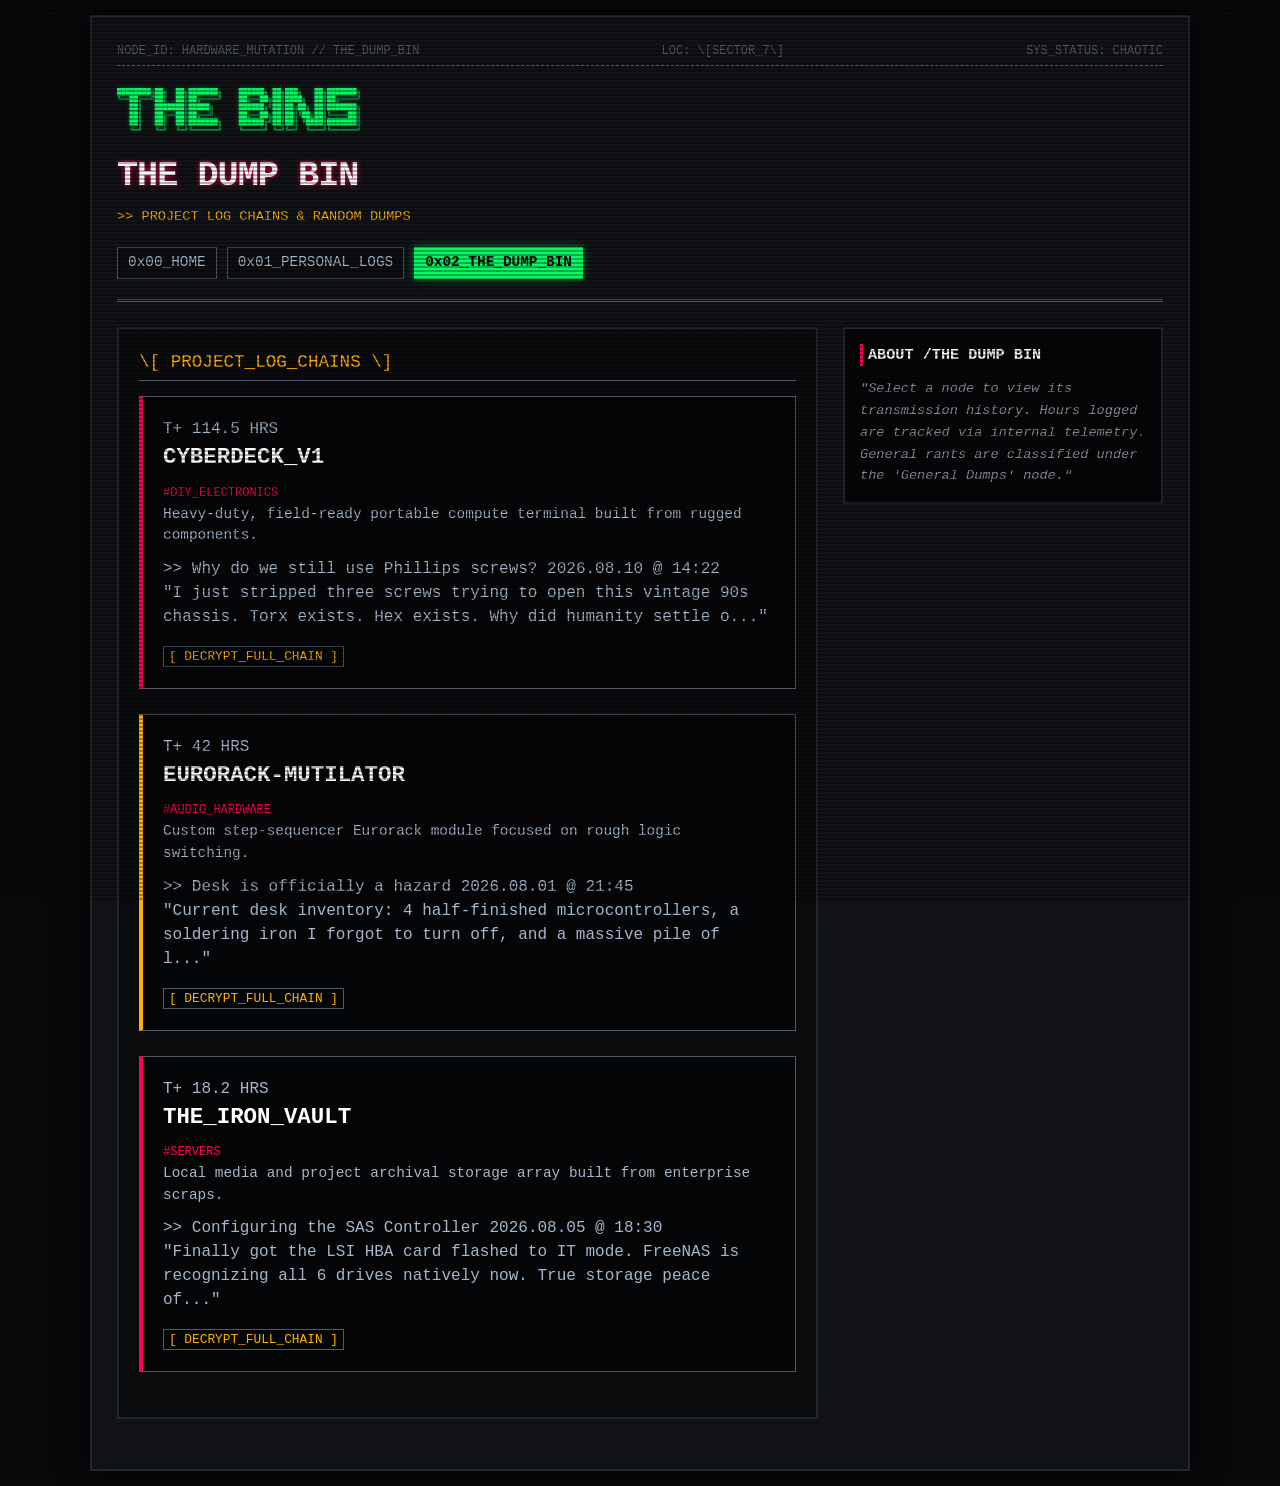
==== commit deb6a068: "Update index.html" ====
--- a/THE_DUMP_BIN/index.html
+++ b/THE_DUMP_BIN/index.html
@@ -25,7 +25,8 @@
         <div class="tagline">&gt;&gt; Project Log Chains & Random Dumps</div>
         <nav>
             <a href="../index.html">0x00_HOME</a>
-            <a href="#" class="active">0x02_THE_DUMP_BIN</a>
+            <a href="../LOGS/index.html">0x01_PERSONAL_LOGS</a>
+            <a href="index.html" class="active">0x02_THE_DUMP_BIN</a>
         </nav>
     </header>
 
@@ -53,7 +54,7 @@
 </div>
 
 <script>
-    fetch('../data.json')
+    fetch('../DATA/data.json')
         .then(response => response.json())
         .then(data => {
             const container = document.getElementById('chains-container');
@@ -61,7 +62,7 @@
 
             data.projects.forEach(proj => {
                 const latestLog = proj.logs[0]; 
-                let logHTML = '<p style="color: var(--text-muted); font-size: 0.85rem;">[NO LOGS DETECTED]</p>';
+                let logHTML = '<p style="color: var(--text-muted); font-size: 0.85rem;">\[NO LOGS DETECTED\]</p>';
                 
                 if (latestLog) {
                     const snippet = latestLog.content.length > 120 ? latestLog.content.substring(0, 120) + '...' : latestLog.content;
@@ -87,7 +88,7 @@
                     ${logHTML}
                     
                     <div style="margin-top: 15px;">
-                        <a href="project.html?id=${proj.id}" style="color: var(--neon-amber); text-decoration: none; font-size: 0.8rem; border: 1px solid var(--text-muted); padding: 2px 5px;">[ DECRYPT_FULL_CHAIN ]</a>
+                        <a href="../PROJECTS/project.html?id=${proj.id}" style="color: var(--neon-amber); text-decoration: none; font-size: 0.8rem; border: 1px solid var(--text-muted); padding: 2px 5px;">\[ DECRYPT_FULL_CHAIN \]</a>
                     </div>
                 `;
                 container.appendChild(chainBox);
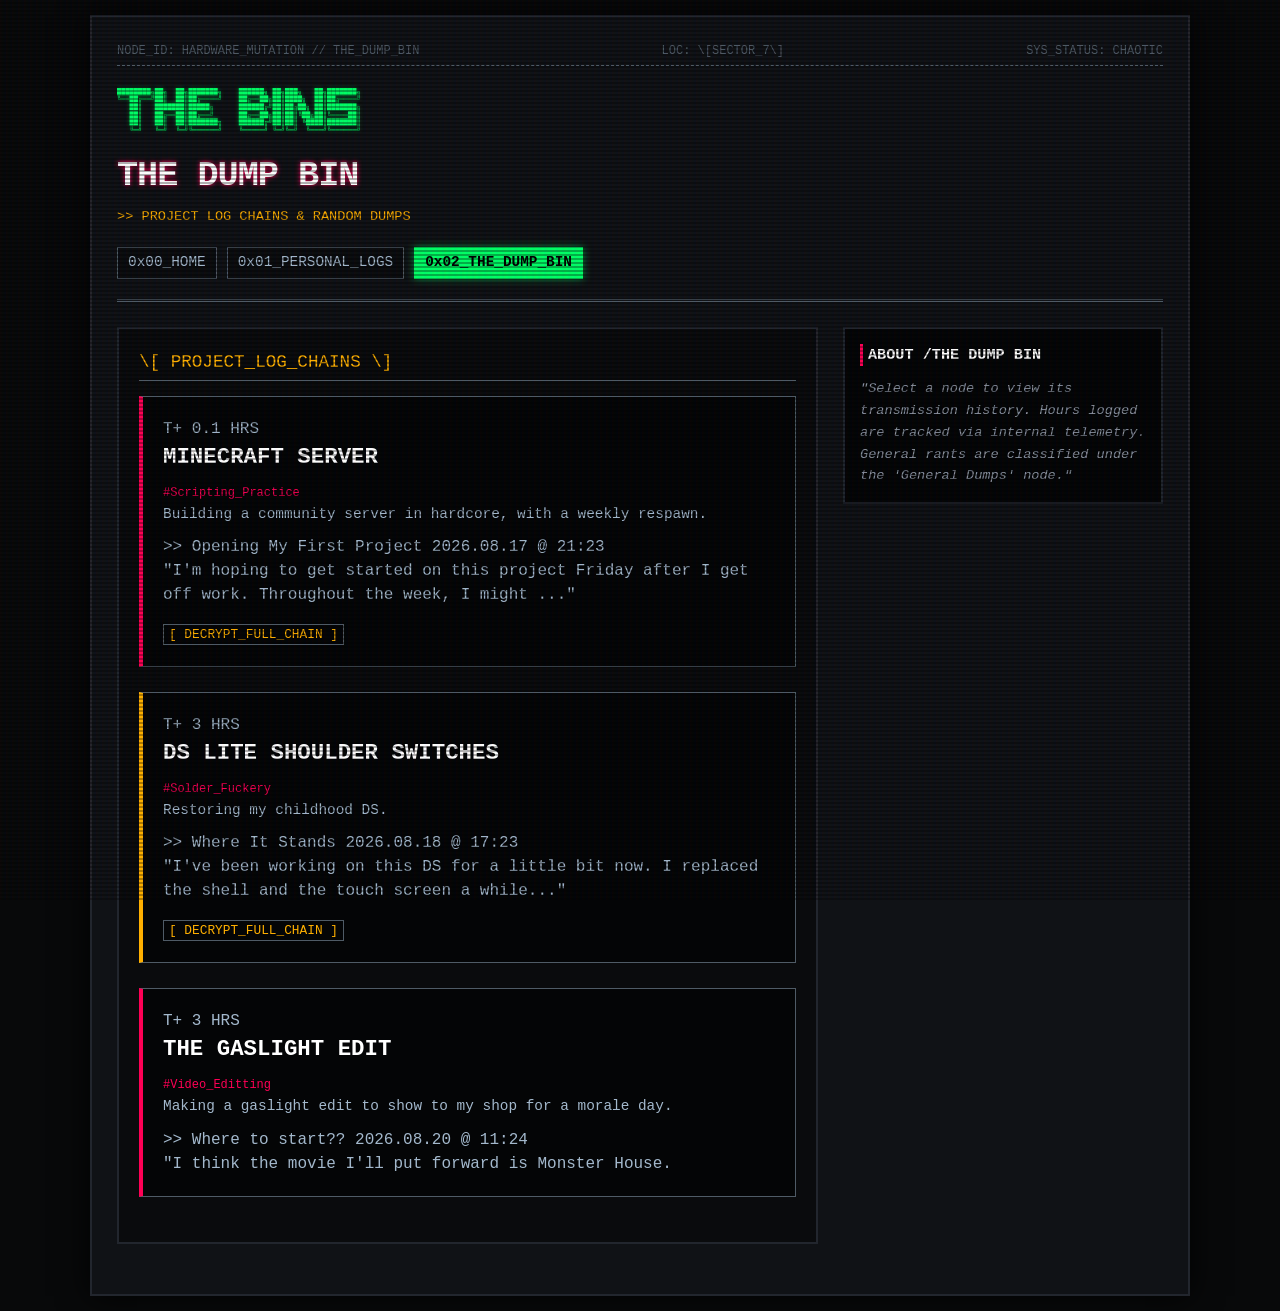
==== commit edf32a10: "Update index.html" ====
--- a/THE_DUMP_BIN/index.html
+++ b/THE_DUMP_BIN/index.html
@@ -65,7 +65,7 @@
                 let logHTML = '<p style="color: var(--text-muted); font-size: 0.85rem;">\[NO LOGS DETECTED\]</p>';
                 
                 if (latestLog) {
-                    const snippet = latestLog.content.length > 120 ? latestLog.content.substring(0, 120) + '...' : latestLog.content;
+                    const snippet = latestLog.content.length > 100 ? latestLog.content.substring(0, 100) + '...' : latestLog.content;
                     logHTML = `
                         <div class="latest-post-preview">
                             <div class="preview-header">
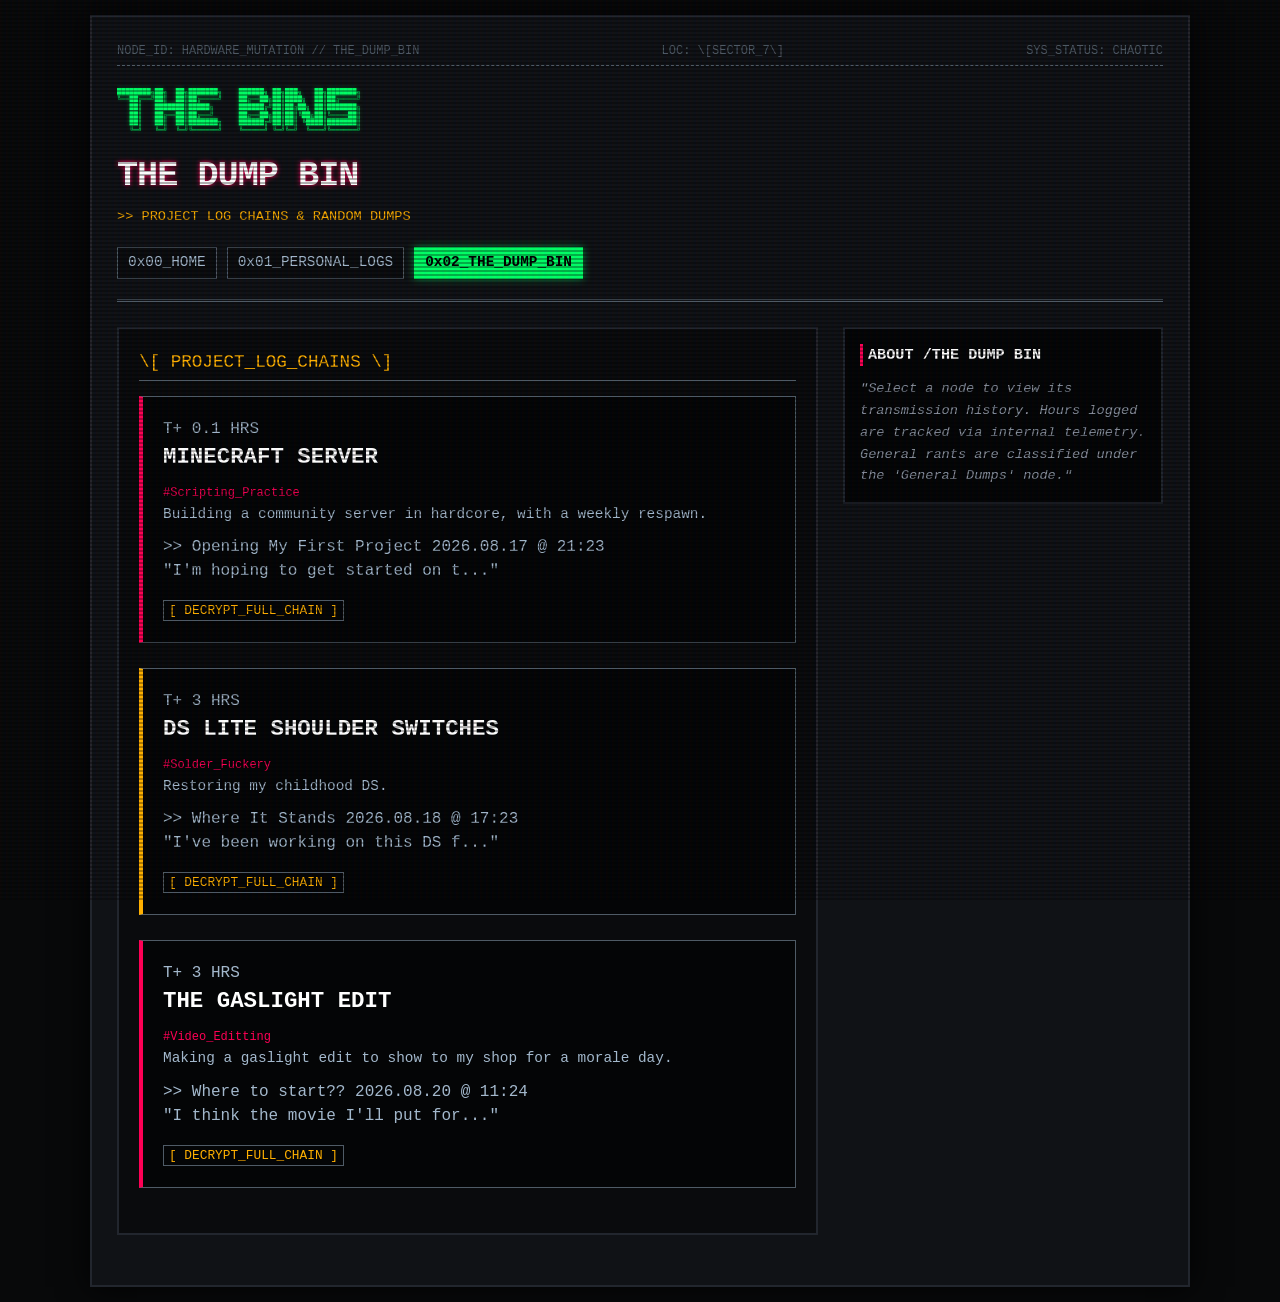
==== commit 94c08159: "Update index.html" ====
--- a/THE_DUMP_BIN/index.html
+++ b/THE_DUMP_BIN/index.html
@@ -65,7 +65,7 @@
                 let logHTML = '<p style="color: var(--text-muted); font-size: 0.85rem;">\[NO LOGS DETECTED\]</p>';
                 
                 if (latestLog) {
-                    const snippet = latestLog.content.length > 100 ? latestLog.content.substring(0, 100) + '...' : latestLog.content;
+                    const snippet = latestLog.content.length > 30 ? latestLog.content.substring(0, 30) + '...' : latestLog.content;
                     logHTML = `
                         <div class="latest-post-preview">
                             <div class="preview-header">
